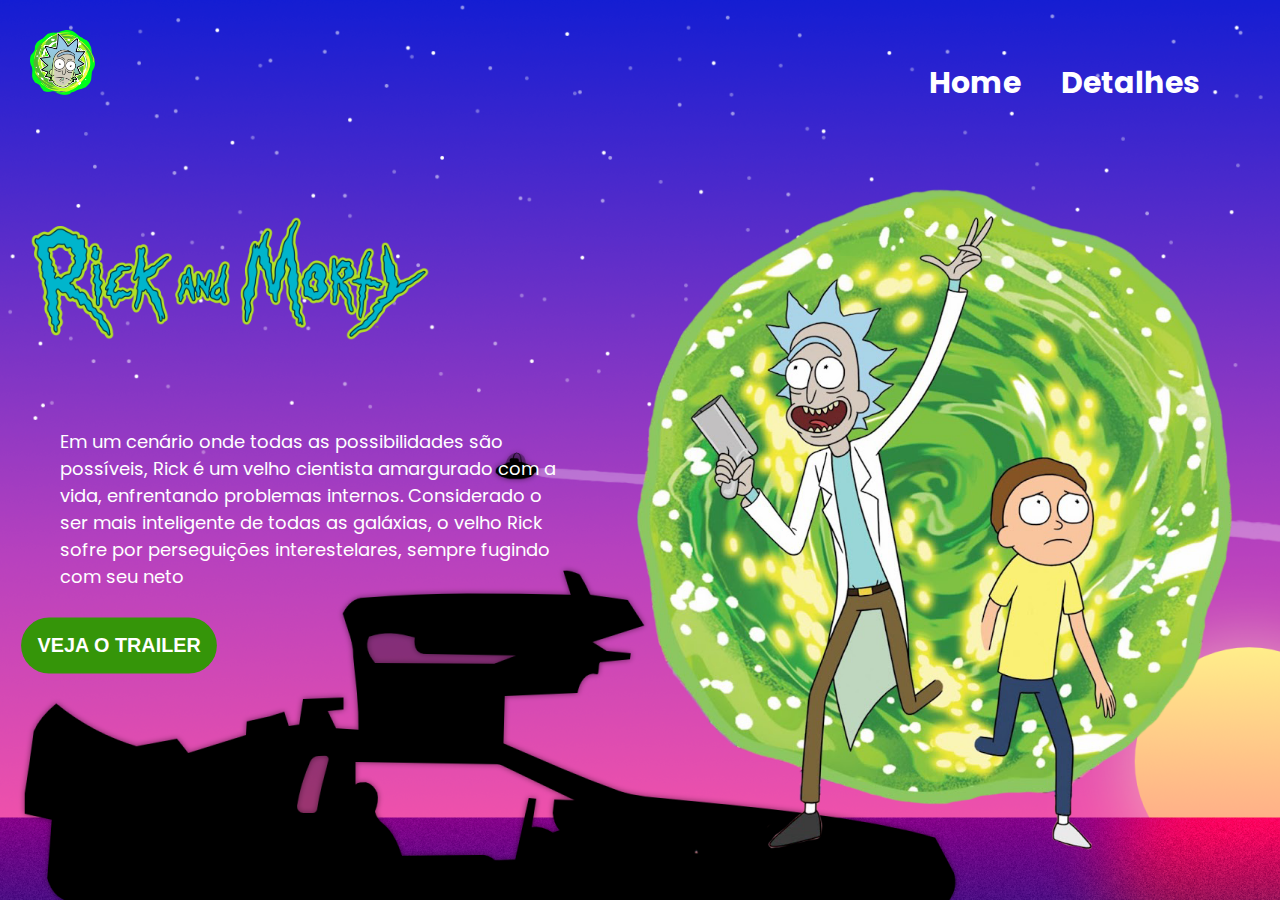
==== index.html @ e7b9ed00 "Add files via upload" ====
<!DOCTYPE html>
<html lang="en">
<head>
    <meta charset="UTF-8">
    <meta http-equiv="X-UA-Compatible" content="IE=edge">
    <meta name="viewport" content="width=, initial-scale=1.0">

<link rel="shortcut icon" href="src/imagem/favicon.ico" type="image/x-icon">

<link rel="stylesheet" href="./src/css/reset.css">
<link rel="stylesheet" href="./src/css/estilos.css">
<link rel="stylesheet" href="./src/css/responsivo.css">

<link rel="preconnect" href="https://fonts.googleapis.com">
<link rel="preconnect" href="https://fonts.gstatic.com" crossorigin>
<link href="https://fonts.googleapis.com/css2?family=Poppins:wght@100;300;500&display=swap" rel="stylesheet">

    
    <title>Rick and Morty</title>
</head>
<body>

    <div class="fundo-imagem">
        <img class="imagem" src="./src/imagem/fundo rick and morty.png">
    </div>
    <header class="cabecalho">
        <a>
            <img class="logo" src="./src/imagem/cabeçalho.png" alt="cabeça do Rick">
        </a>
        <nav>
            <ul class="menu">
                <li><a href="#">Home</a></li>
                <li><a href="./index2.html">Detalhes</a></li>
            </ul>
        </nav>
    </header>
    <main class="container">
        <div class="informacoes">
            <img class="imagem-titulo" src="./src/imagem/Rick-And-Morty-Logo.png" alt="título Rick e Morty">
            <p class="descricao">Em um cenário onde todas as possibilidades são possíveis, Rick é um velho cientista amargurado com a vida, enfrentando problemas internos. Considerado o ser mais inteligente de todas as galáxias, o velho Rick sofre por perseguições interestelares, sempre fugindo com seu neto</p>
            <button class="botao-trailer">Veja o Trailer</button>
        
        </div>

        <img class="Rick-Morty" src="./src/imagem/Personagem Rick e Morty.png" />

        <div class="modal">
            <div class="conteudo-modal">
                <samp class="fechar-modal">X</samp>                
                <iframe id="video" width="560" height="315" src="https://www.youtube.com/embed/vkXfKMhgLQ8" title="YouTube video player" frameborder="0" allow="accelerometer; autoplay; clipboard-write; encrypted-media; gyroscope; picture-in-picture; web-share" allowfullscreen></iframe>
            </div>
        </div>
    </main>
    <script src="./src/js/index.js"></script>
</body>
</html>
---- src/css/estilos.css ----
body {
    font-family: 'Poppins';
}

.cabecalho {
    display: flex;
    justify-content: space-between;
    padding: 30px;
    max-width: 1440px;
    margin: 0 auto;
}

.cabecalho .logo {
    width: 65px;
    
}

.cabecalho .menu{
    display: flex;
    align-items: center;
    height: 100%;
    padding: 30px;
    max-width: 1440px;
    margin: 0 auto;
}

.cabecalho nav li a {
    font-weight: bold;
    color: rgb(255, 255, 255);
    font-size: 30px;
    padding: 10px 20px;
    border-radius: 30px;
    transition: 0.3;
}

.cabecalho nav li a:hover {
    background-color: rgb(53, 149, 9);
  
}

.Rick-Morty:hover {
    transform: scale(1.1);
}

.container .descricao:hover {
    transform: scale(1.1);
}
  

.container {
    max-width: 1440px;
    margin: 0 auto;
    display: flex;
    height: calc(100vh - 168px);
    padding: 0 30px 30px;
}

.container .imagem-titulo {
    max-width: 400px;
    
}

    
.container .descricao {
    color: #ffffff;
    width: 85%;
    font-size: 18px;
    margin: 30px ;
}

.container .botao-trailer {
   background-color: rgb(53, 149, 9);
   color: rgb(255, 255, 255);
   padding: 15px;
   font-size: 18px;
   font-weight: bold;
   cursor: pointer;
   border: none;
   border-radius: 30px;
   text-transform: uppercase;
   transition: 0.5s all ease-in-out;
}

.container .botao-trailer{
    transform: scale(1.1);
}

.fundo-imagem{
    background-color: rgb(0, 0, 0);
    position: absolute;
    z-index: -1;
    width: 100vw;
    height: 100vh;
    overflow: hidden;
    
     
}

.fundo-imagem::after {
    content:"";     
    background: linear-gradient(90deg, rgba(0,0,0,1) 0%, rgba(0,0,0,1) 50%, rgba(0,0,0,1) 100%);
}


.modal {
   
    position: fixed;
    width: 100vw;
    height: 100vh;
    top: 0;
    left: 0;
    background-color: rgba(52, 52, 50, 0.749);
    visibility: hidden;
}

.conteudo-modal {
    display: flex;
    justify-content: center;
    align-items: center;
    flex-direction: column;
    height: 100vh;
    border-radius: 5px;
    gap: 15px;
}

.fechar-modal {
    background-color: #ffffff;
    color: #f03a17;
    font-weight: bold;
    font-size: 20px;
    width: 40px;
    text-align: center;
    cursor: pointer;
    border-radius: 10px;
}

.modal iframe {
    border-width: 0;
    width: 640px;
    height: 360px;
}

.modal.aberto {
    opacity: 1;
    visibility: visible;
}
---- src/css/responsivo.css ----
@media (max-width: 1200px) {
    body {
       background-color: blueviolet;
    }

    .fundo-imagem {
        display: none;
    }

    .container {
        flex-wrap: wrap;
        justify-content: center;
        height: auto;
        gap: 30px;
    }

    .container .Rick-Morty {
        max-width: 50%;
    }

    .container .informacoes {
        display: flex;
        align-items: center;
        flex-direction: column;
    }

    .container .descricao {
        color: #ffffff;
        text-align: center;
    }

    .container .botao-trailer {
        background-color: #263238;
    }
}

@media (max-width: 500px) {
    .cabecalho {
        flex-wrap: wrap;
        justify-content: center;
        gap: 10px;
    }

    .container .imagem-titulo {
        max-width: 75%;
    }

    .modal .fechar-modal {
        width: 30px;
        line-height: 30px;
    }

    .modal #imagem {
        width: 300px;
        height: 169px;
    }
}
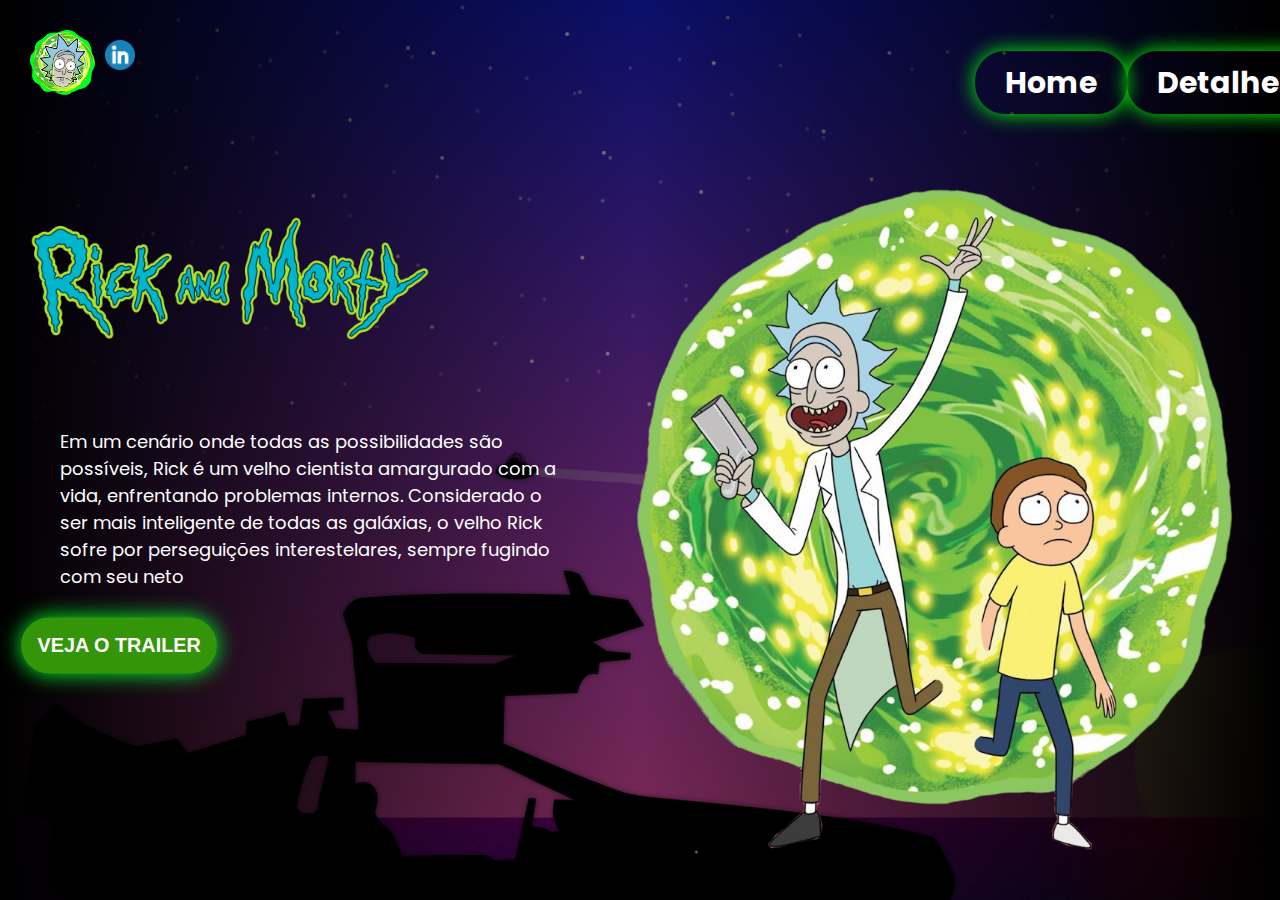
==== commit 93182832: "Add files via upload" ====
--- a/index.html
+++ b/index.html
@@ -26,6 +26,7 @@
     <header class="cabecalho">
         <a>
             <img class="logo" src="./src/imagem/cabeçalho.png" alt="cabeça do Rick">
+            <a class="icon-logo"href="https://www.linkedin.com/in/erick-gabriel-0a5171262/"><img width="30px" src="./src/imagem/R.png" alt="Linkedin"></a>
         </a>
         <nav>
             <ul class="menu">
--- a/src/css/estilos.css
+++ b/src/css/estilos.css
@@ -28,18 +28,21 @@
     font-weight: bold;
     color: rgb(255, 255, 255);
     font-size: 30px;
-    padding: 10px 20px;
+    padding: 10px 30px;
     border-radius: 30px;
     transition: 0.3;
+    transform: skewX(19.6deg);
+    box-shadow: 0 0 20px lime;
 }
 
 .cabecalho nav li a:hover {
-    background-color: rgb(53, 149, 9);
+    background-color: rgb(63, 161, 18);
   
 }
 
-.Rick-Morty:hover {
-    transform: scale(1.1);
+.Rick-Morty {
+    transform: translateY(0);
+    animation: float 3s infinite alternate;
 }
 
 .container .descricao:hover {
@@ -79,6 +82,8 @@
    border-radius: 30px;
    text-transform: uppercase;
    transition: 0.5s all ease-in-out;
+   transform: skewX(19.6deg);
+   box-shadow: 0 0 20px rgb(0, 255, 42);
 }
 
 .container .botao-trailer{
@@ -92,13 +97,18 @@
     width: 100vw;
     height: 100vh;
     overflow: hidden;
-    
-     
 }
 
+
+
 .fundo-imagem::after {
-    content:"";     
-    background: linear-gradient(90deg, rgba(0,0,0,1) 0%, rgba(0,0,0,1) 50%, rgba(0,0,0,1) 100%);
+    content:"";
+    height: 100vh;
+    width: 100vw;
+    position: absolute;
+    top: 0;
+    left: 0;     
+    background: linear-gradient(90deg, rgba(0,0,0,1) 0%, rgba(0,0,0,0.5) 50%, rgba(0,0,0,1) 100%);
 }
 
 
@@ -145,3 +155,15 @@
     visibility: visible;
 }
 
+.cabecalho .icon-logo {
+    margin-right: 800px;
+    padding: 10px;
+   
+    
+}
+
+.cabecalho .icon-logo:hover {
+    transform: scale(1.1);
+    align-items: ;
+}
+
--- a/src/css/responsivo.css
+++ b/src/css/responsivo.css
@@ -56,3 +56,11 @@
     }
 }
 
+@keyframes float {
+    0%{
+        transform: translateY(0px);
+    }
+    100%{
+        transform: translateY(15px);
+    }
+}